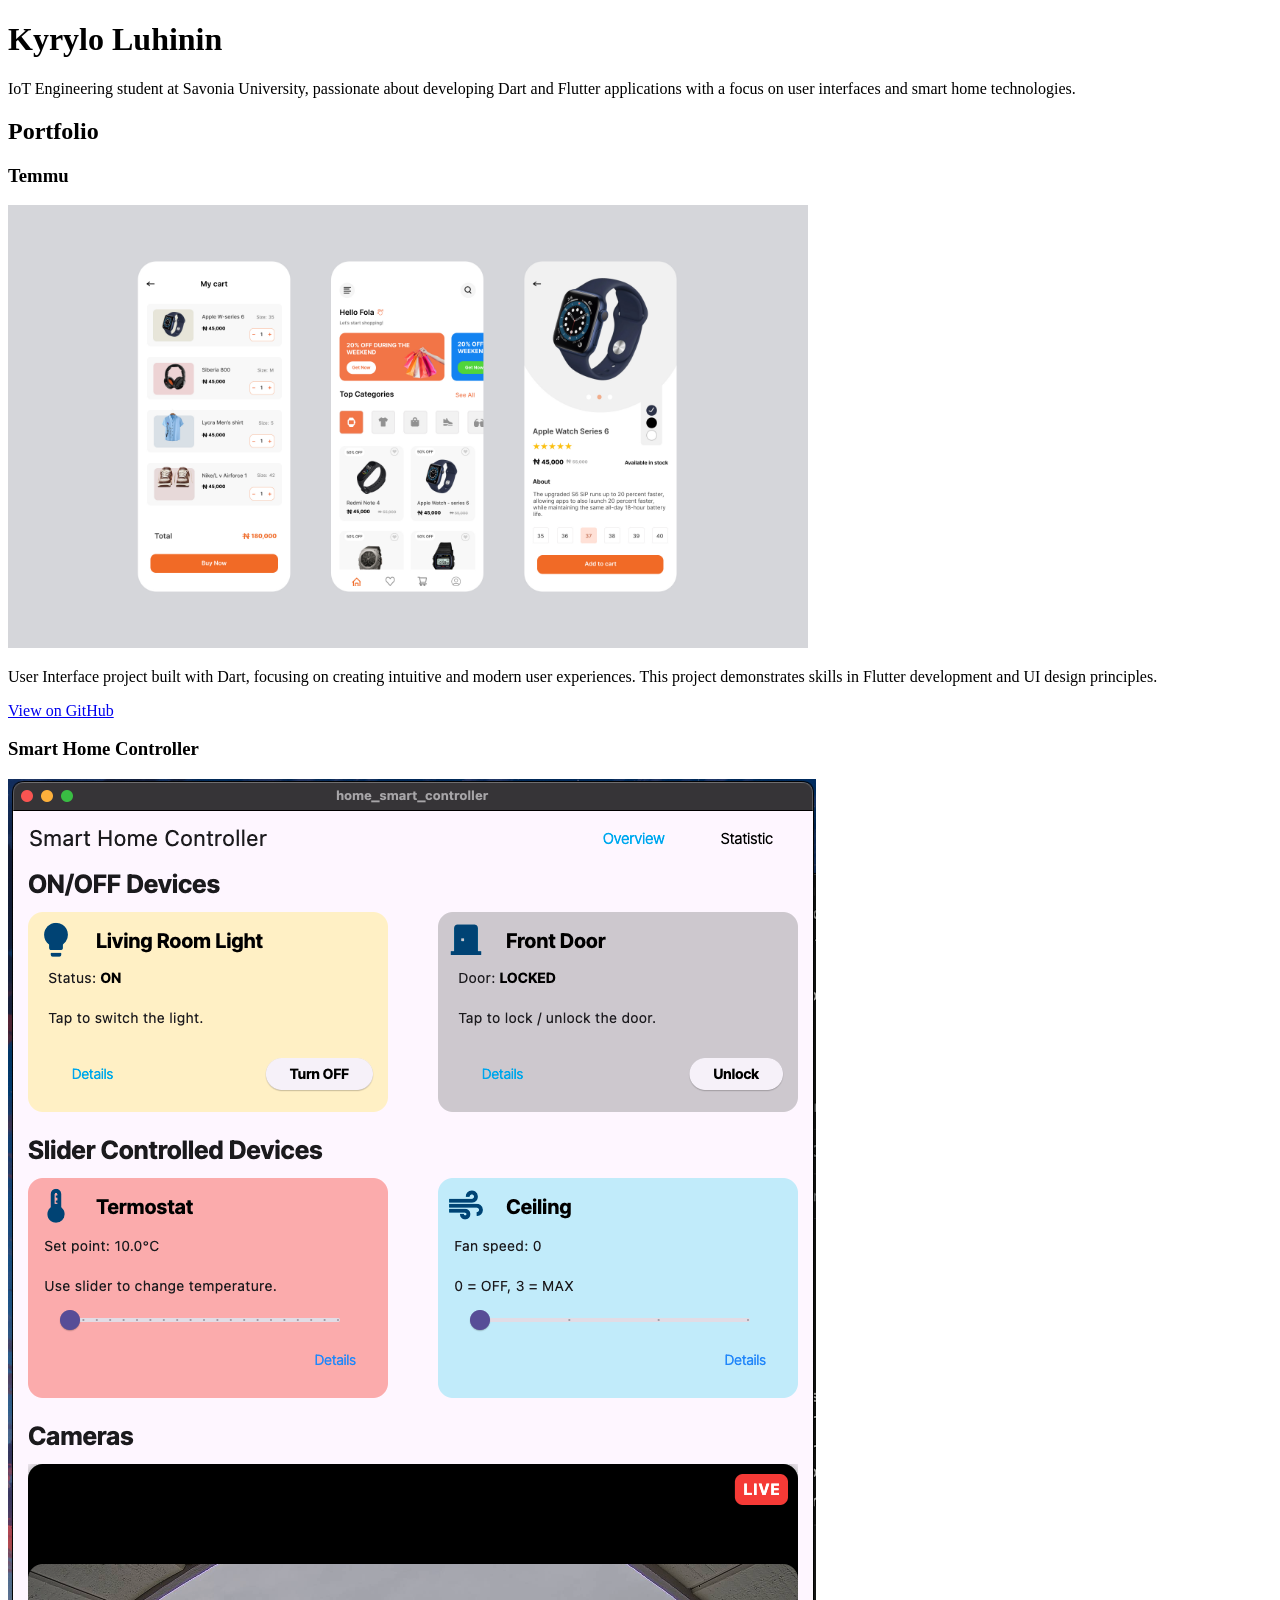
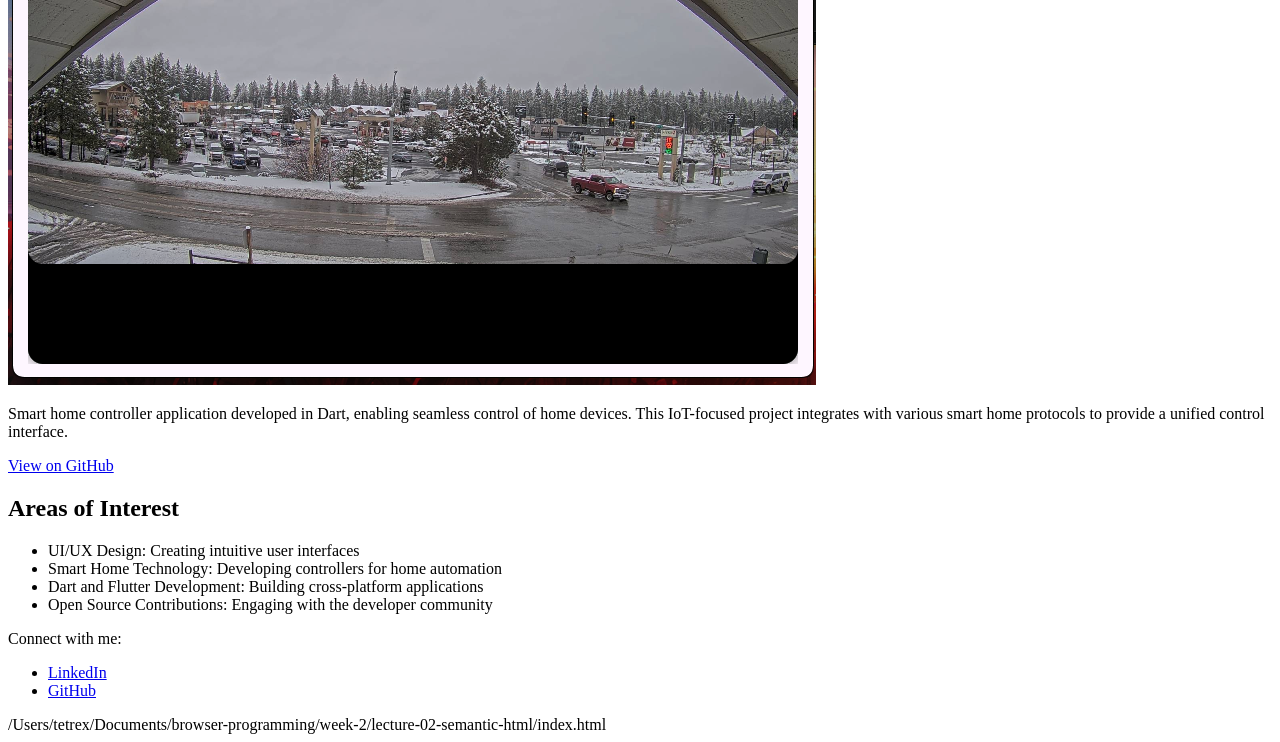
==== lecture-02/index.html @ 4b8f0812 "Refactor code structure for improved readability and maintainability" ====
<!DOCTYPE html>
<html lang="en">
<head>
    <meta charset="UTF-8">
    <meta name="viewport" content="width=device-width, initial-scale=1.0">
    <title>Kyrylo Luhinin - Portfolio</title>
</head>
<body>
    <header>
        <h1>Kyrylo Luhinin</h1>
        <p>IoT Engineering student at Savonia University, passionate about developing Dart and Flutter applications with a focus on user interfaces and smart home technologies.</p>
    </header>
    <main id="main">
        <section id="portfolio">
            <h2>Portfolio</h2>
            <article>
                <h3>Temmu</h3>
                <img src="temmu.png" alt="Screenshot of the Temmu user interface project" width="800">
                <p>User Interface project built with Dart, focusing on creating intuitive and modern user experiences. This project demonstrates skills in Flutter development and UI design principles.</p>
                <p><a href="https://github.com/TetRex/Temmu">View on GitHub</a></p>
            </article>
            <article>
                <h3>Smart Home Controller</h3>
                <img src="smart-home.png" alt="Screenshot of the Smart Home Controller application">
                <p>Smart home controller application developed in Dart, enabling seamless control of home devices. This IoT-focused project integrates with various smart home protocols to provide a unified control interface.</p>
                <p><a href="https://github.com/TetRex/Smart-Home-Controller">View on GitHub</a></p>
            </article>
        </section>
        <section id="interests">
            <h2>Areas of Interest</h2>
            <ul>
                <li>UI/UX Design: Creating intuitive user interfaces</li>
                <li>Smart Home Technology: Developing controllers for home automation</li>
                <li>Dart and Flutter Development: Building cross-platform applications</li>
                <li>Open Source Contributions: Engaging with the developer community</li>
            </ul>
        </section>
    </main>
    <footer>
        <p>Connect with me:</p>
        <ul>
            <li><a href="https://www.linkedin.com/in/kyrylo-luhinin-64a70b353">LinkedIn</a></li>
            <li><a href="https://github.com/TetRex">GitHub</a></li>
        </ul>
    </footer>
</body>
</html></content>
<parameter name="filePath">/Users/tetrex/Documents/browser-programming/week-2/lecture-02-semantic-html/index.html
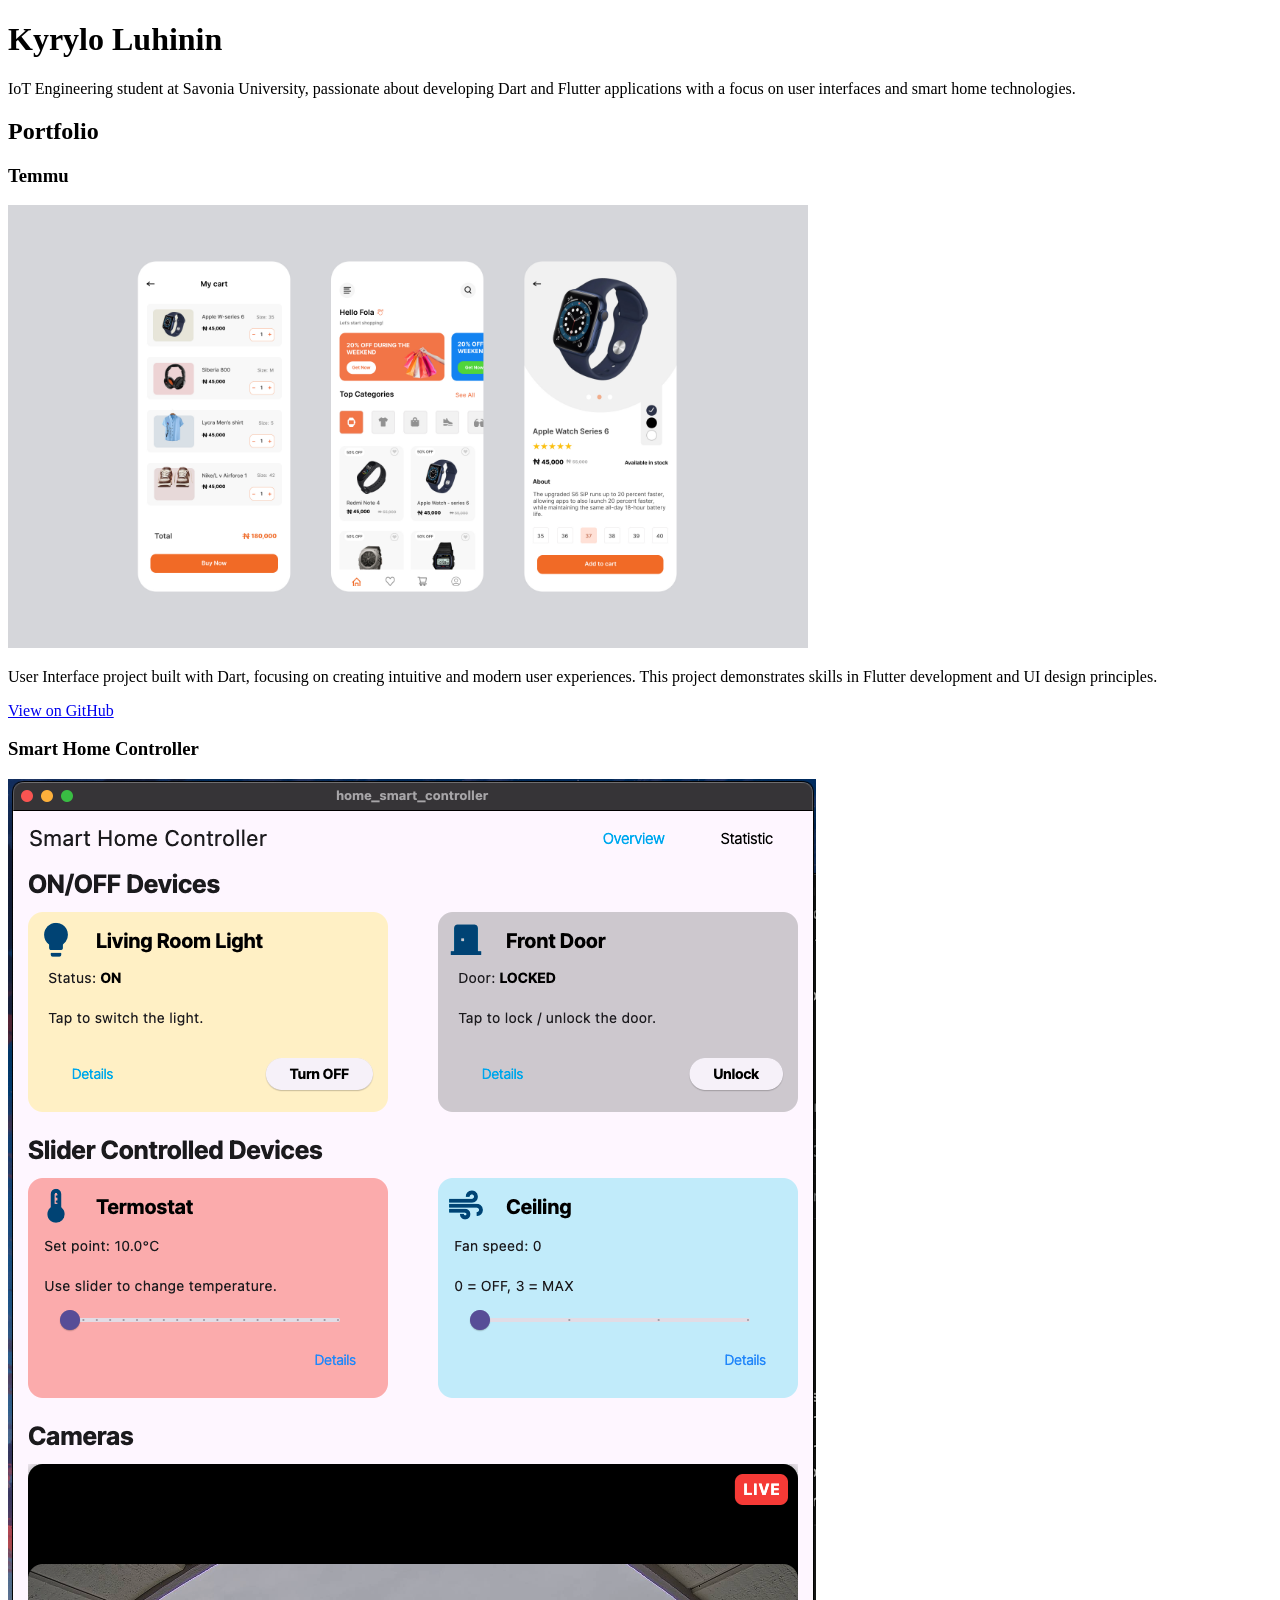
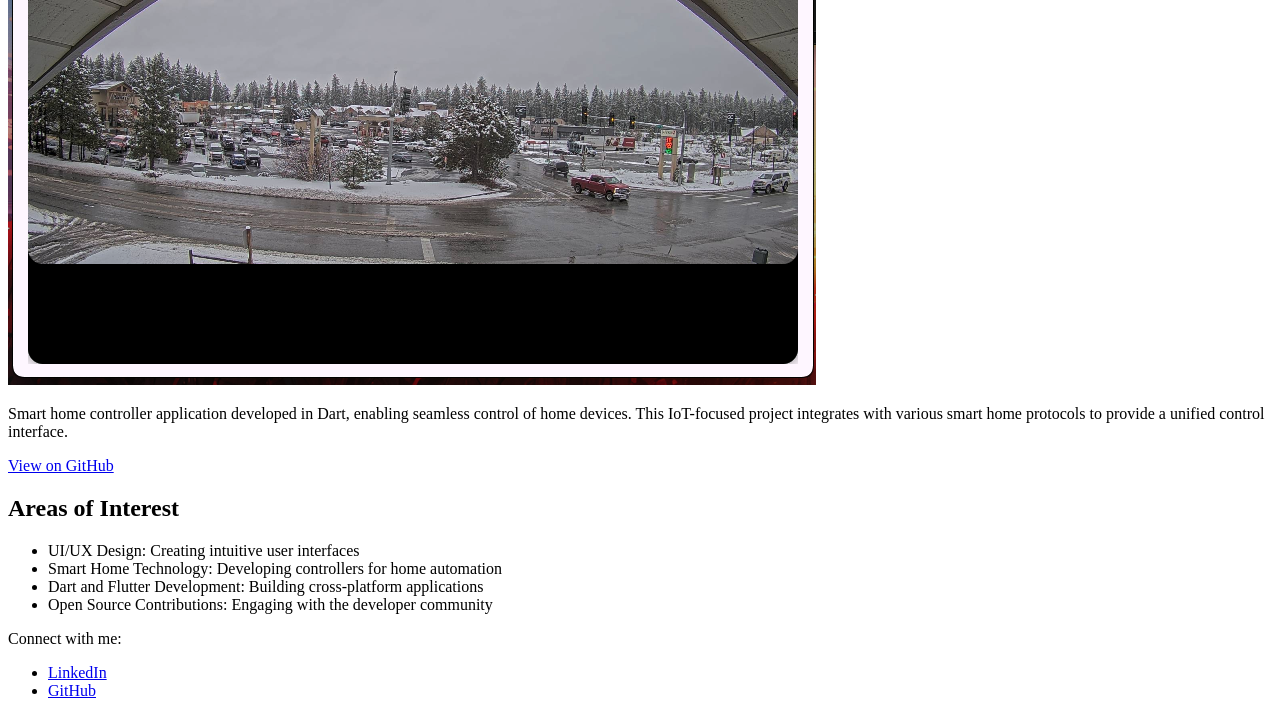
==== commit a231d800: "fix: remove redundant file path parameter from HTML files" ====
--- a/lecture-02/index.html
+++ b/lecture-02/index.html
@@ -44,5 +44,4 @@
         </ul>
     </footer>
 </body>
-</html></content>
-<parameter name="filePath">/Users/tetrex/Documents/browser-programming/week-2/lecture-02-semantic-html/index.html+</html></content>
